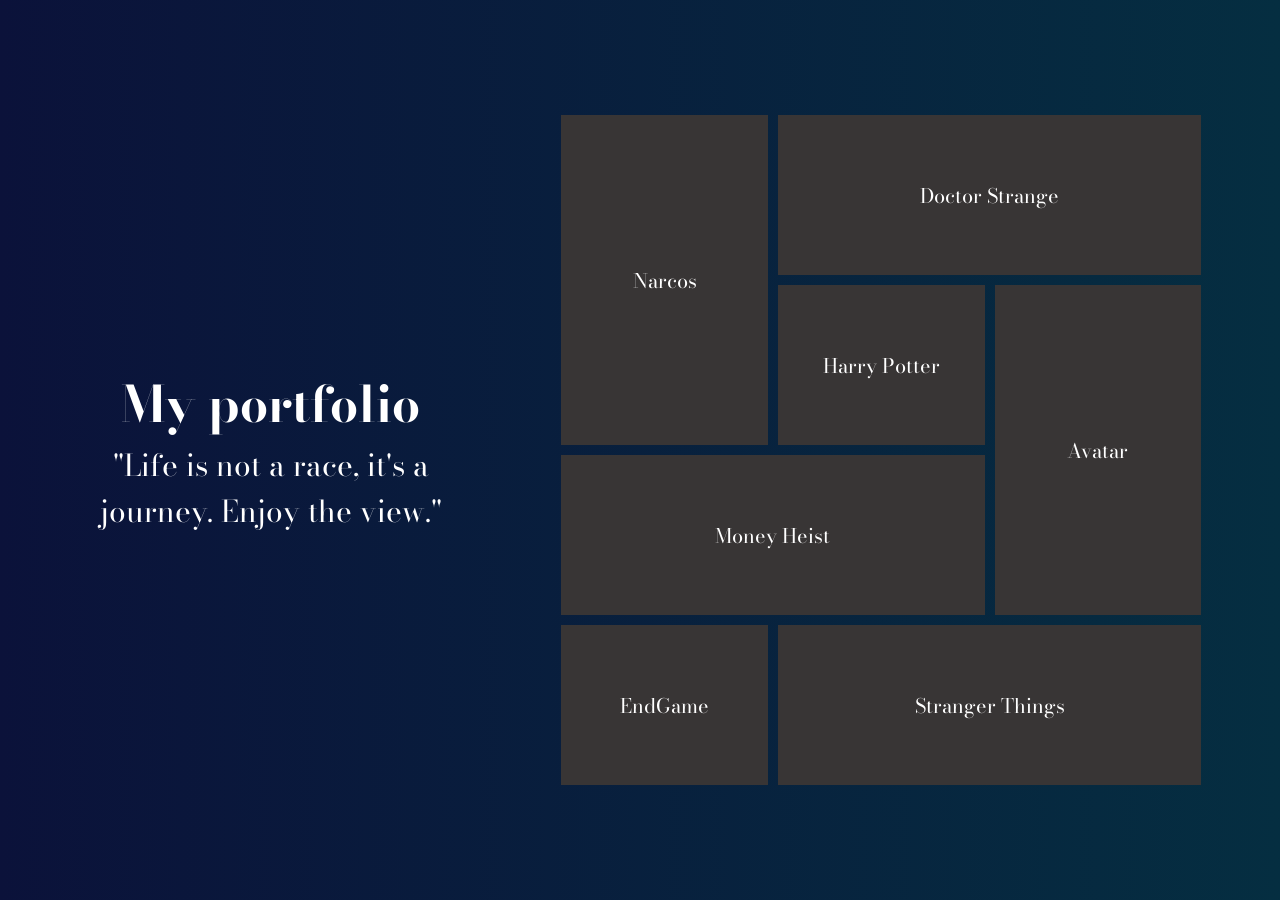
==== IG1.html @ caa430cc "Update IG1.html" ====
<!DOCTYPE html>
<html lang="en">
<head>
    <meta charset="UTF-8">
    <meta name="viewport" content="width=device-width, initial-scale=1.0">
    <title>Beautiful Transition Gallery</title>
    <link rel="stylesheet" href="IG1.css">
    <link rel="preconnect" href="https://fonts.googleapis.com">
    <link rel="preconnect" href="https://fonts.gstatic.com" crossorigin>
    <link href="https://fonts.googleapis.com/css2?family=Bodoni+Moda:ital,opsz,wght@0,6..96,400..900;1,6..96,400..900&family=Boldonse&family=Tektur:wght@400..900&display=swap" rel="stylesheet">

</head>
<body>
    <div class="container">
        <div class="leftt">
            <h2 class="heading" style="font-size: 50px;">
                My portfolio
            </h2>
            <p class="subh">
                "Life is not a race, it's a journey. Enjoy the view." 
            </p>
        </div>
        <div class="gallery">
            <div class="box row-2"  style="background-image: url(file:///E:/HTM%20Project%20Photos/Image%20Gallery%201/pablo-escobar-pictures-lfnhxwi2a60mgl2k.jpg);">Narcos</div>
            <div class="box col-2" id="box2" style="background-image: url(file:///E:/HTM%20Project%20Photos/Image%20Gallery%201/doctor-strange-red-blue-yluziune6fwhn1nr.jpg);">Doctor Strange</div>
            <div class="box"  style="background-image: url(file:///E:/HTM%20Project%20Photos/Image%20Gallery%201/jack-anstey-XVoyX7l9ocY-unsplash.jpg);">Harry Potter</div>
            <div class="box row-2"  style="background-image: url(file:///E:/HTM%20Project%20Photos/Image%20Gallery%201/tv-on-black-textured-wall-600nw-2235285273.webp);">Avatar</div>
            <div class="box col-2"  style="background-image: url(file:///E:/HTM%20Project%20Photos/Image%20Gallery%201/1080x1920-money-heist-poster-4x6xr186quiuobt1.jpg);">Money Heist</div>
            <div class="boxim" style=" background-image: url(file:///E:/HTM%20Project%20Photos/Image%20Gallery%201/maxresdefault.jpg);">EndGame</div>
            <div class="box col-2"  style="background-image: url(file:///E:/HTM%20Project%20Photos/Image%20Gallery%201/HD-wallpaper-stranger-things-season-2-resolution-tv-series-and-background-stranger-things-bike.jpg);">Stranger Things</div>
        </div>
    </div>
    
</body>
</html>
---- IG1.css ----
*{
    padding: 0;
    margin: 0;
    box-sizing: border-box;
}
body{
    font-family: "Bodoni Moda", serif;
}

.container{
display: flex;
justify-content: space-evenly;
align-items: center;
min-height: 100vh;
gap: 20px;
background: linear-gradient(to right, #0b123a,#052e41);
}

.leftt{
    flex-basis: 30%;
    color: white;
}

.heading{
    font-size: 30px;
    text-align: center;
}

.subh{
    font-size: 30px;
    text-align: center;

}

.gallery{
    flex-basis: 50%;
    display: grid;
    gap: 10px;
    grid-template-columns:repeat(3, 1fr) ;
    grid-auto-rows: 160px;
}

.box{
    background-size: cover;
    color: white;
    display: flex;
    justify-content: center;
    align-items: center;
    font-size: 20px;
    background-color: #383535;
    background-blend-mode: hard-light;
    transition: all 1s ease-in-out;
}
.box:hover{
background-color: #999;
background-position: center;
box-shadow: 0 0 4px white;
}   

.row-2{
    grid-row: span 2;
}

.col-2{
    grid-column: span 2;
}

.boxim{
    background-size: 200% 150%;
    background-repeat: no-repeat;
    color: white;
    display: flex;
    justify-content: center;
    align-items: center;
    font-size: 20px;
    background-color: #383535;
    background-blend-mode: hard-light;
    transition: all 1s ease-in-out;
}

.boxim:hover{
    background-color: #999;
    background-position: top center;
    box-shadow: 0 0 4px white;
}
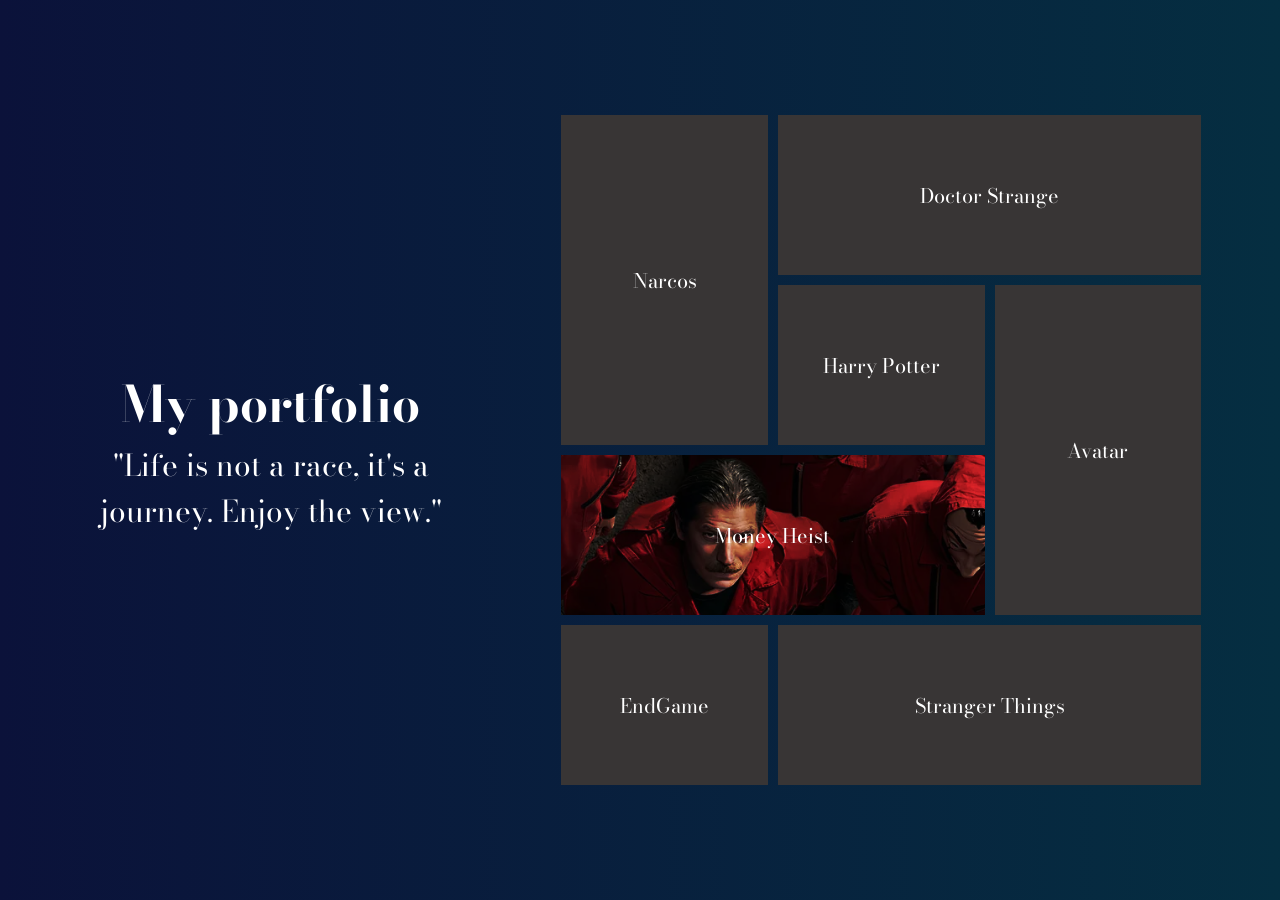
==== commit 9e92d4ab: "Update IG1.html" ====
--- a/IG1.html
+++ b/IG1.html
@@ -25,7 +25,7 @@
             <div class="box col-2" id="box2" style="background-image: url(file:///E:/HTM%20Project%20Photos/Image%20Gallery%201/doctor-strange-red-blue-yluziune6fwhn1nr.jpg);">Doctor Strange</div>
             <div class="box"  style="background-image: url(file:///E:/HTM%20Project%20Photos/Image%20Gallery%201/jack-anstey-XVoyX7l9ocY-unsplash.jpg);">Harry Potter</div>
             <div class="box row-2"  style="background-image: url(file:///E:/HTM%20Project%20Photos/Image%20Gallery%201/tv-on-black-textured-wall-600nw-2235285273.webp);">Avatar</div>
-            <div class="box col-2"  style="background-image: url(file:///E:/HTM%20Project%20Photos/Image%20Gallery%201/1080x1920-money-heist-poster-4x6xr186quiuobt1.jpg);">Money Heist</div>
+            <div class="box col-2"  style="background-image: url(1080x1920-money-heist-poster-4x6xr186quiuobt1.jpg);">Money Heist</div>
             <div class="boxim" style=" background-image: url(file:///E:/HTM%20Project%20Photos/Image%20Gallery%201/maxresdefault.jpg);">EndGame</div>
             <div class="box col-2"  style="background-image: url(file:///E:/HTM%20Project%20Photos/Image%20Gallery%201/HD-wallpaper-stranger-things-season-2-resolution-tv-series-and-background-stranger-things-bike.jpg);">Stranger Things</div>
         </div>
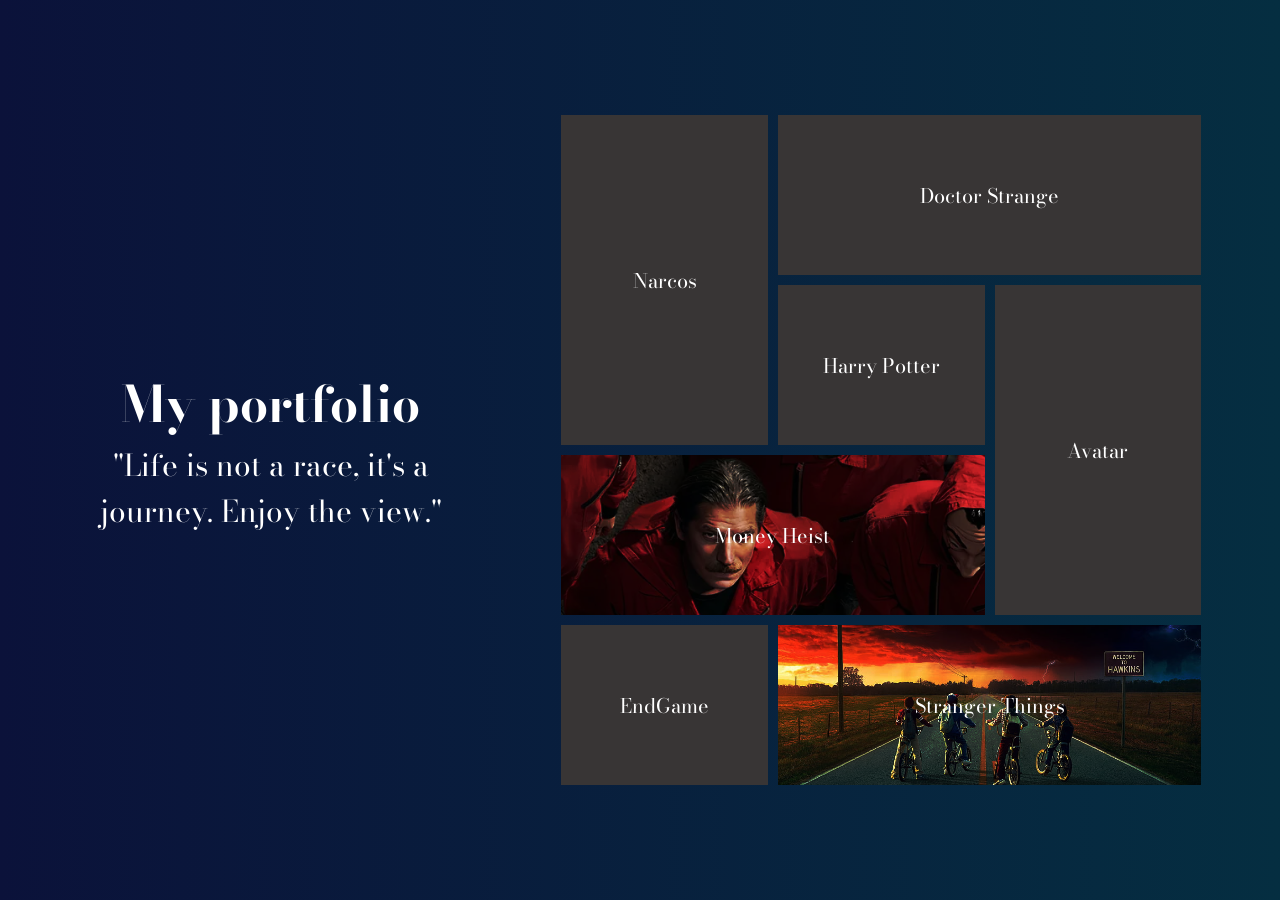
==== commit e266dbad: "Update IG1.html" ====
--- a/IG1.html
+++ b/IG1.html
@@ -27,7 +27,7 @@
             <div class="box row-2"  style="background-image: url(file:///E:/HTM%20Project%20Photos/Image%20Gallery%201/tv-on-black-textured-wall-600nw-2235285273.webp);">Avatar</div>
             <div class="box col-2"  style="background-image: url(1080x1920-money-heist-poster-4x6xr186quiuobt1.jpg);">Money Heist</div>
             <div class="boxim" style=" background-image: url(file:///E:/HTM%20Project%20Photos/Image%20Gallery%201/maxresdefault.jpg);">EndGame</div>
-            <div class="box col-2"  style="background-image: url(file:///E:/HTM%20Project%20Photos/Image%20Gallery%201/HD-wallpaper-stranger-things-season-2-resolution-tv-series-and-background-stranger-things-bike.jpg);">Stranger Things</div>
+            <div class="box col-2"  style="background-image: url(HD-wallpaper-stranger-things-season-2-resolution-tv-series-and-background-stranger-things-bike.jpg);">Stranger Things</div>
         </div>
     </div>
     
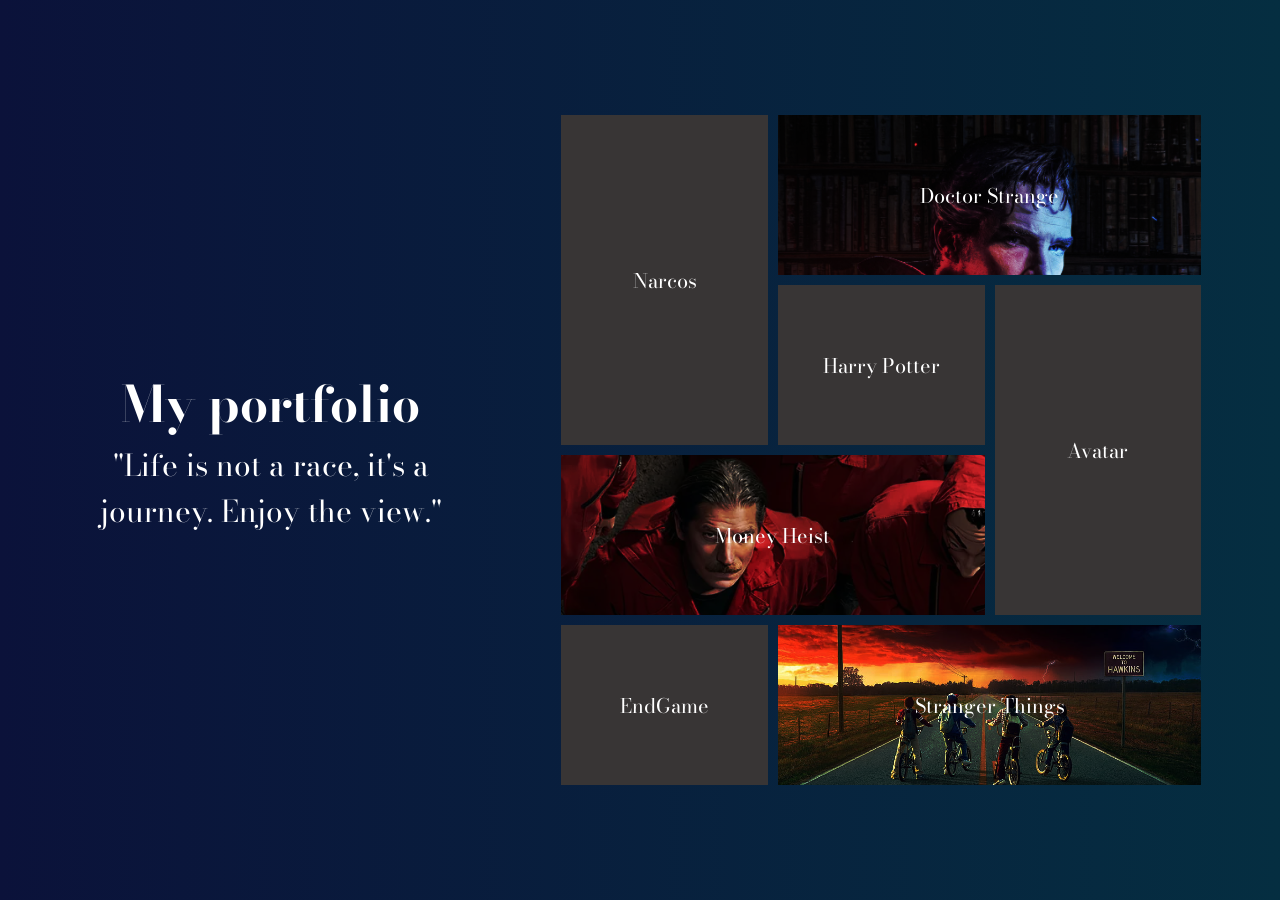
==== commit e9981cf1: "Update IG1.html" ====
--- a/IG1.html
+++ b/IG1.html
@@ -22,7 +22,7 @@
         </div>
         <div class="gallery">
             <div class="box row-2"  style="background-image: url(file:///E:/HTM%20Project%20Photos/Image%20Gallery%201/pablo-escobar-pictures-lfnhxwi2a60mgl2k.jpg);">Narcos</div>
-            <div class="box col-2" id="box2" style="background-image: url(file:///E:/HTM%20Project%20Photos/Image%20Gallery%201/doctor-strange-red-blue-yluziune6fwhn1nr.jpg);">Doctor Strange</div>
+            <div class="box col-2" id="box2" style="background-image: url(doctor-strange-red-blue-yluziune6fwhn1nr.jpg);">Doctor Strange</div>
             <div class="box"  style="background-image: url(file:///E:/HTM%20Project%20Photos/Image%20Gallery%201/jack-anstey-XVoyX7l9ocY-unsplash.jpg);">Harry Potter</div>
             <div class="box row-2"  style="background-image: url(file:///E:/HTM%20Project%20Photos/Image%20Gallery%201/tv-on-black-textured-wall-600nw-2235285273.webp);">Avatar</div>
             <div class="box col-2"  style="background-image: url(1080x1920-money-heist-poster-4x6xr186quiuobt1.jpg);">Money Heist</div>
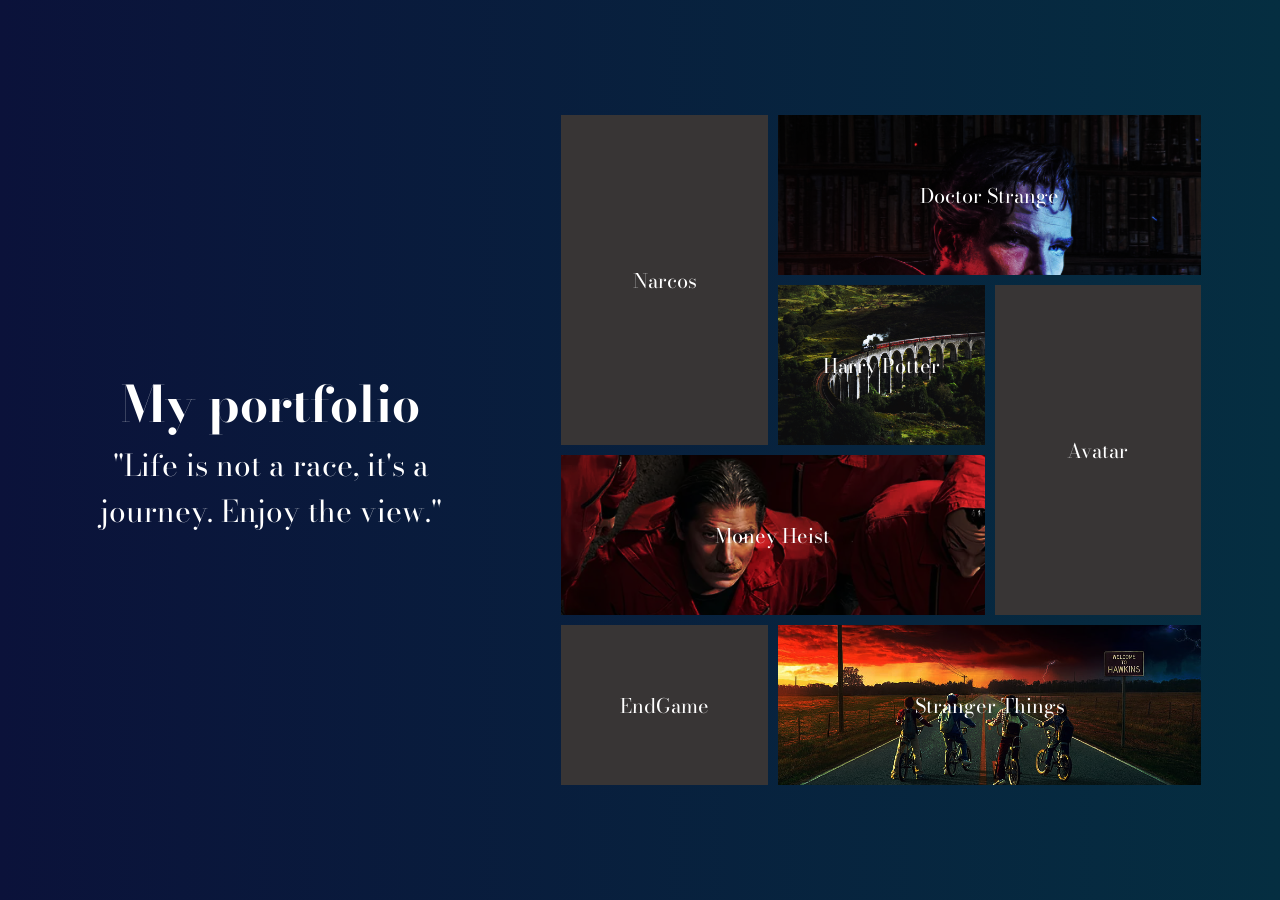
==== commit 6417d61c: "Update IG1.html" ====
--- a/IG1.html
+++ b/IG1.html
@@ -23,7 +23,7 @@
         <div class="gallery">
             <div class="box row-2"  style="background-image: url(file:///E:/HTM%20Project%20Photos/Image%20Gallery%201/pablo-escobar-pictures-lfnhxwi2a60mgl2k.jpg);">Narcos</div>
             <div class="box col-2" id="box2" style="background-image: url(doctor-strange-red-blue-yluziune6fwhn1nr.jpg);">Doctor Strange</div>
-            <div class="box"  style="background-image: url(file:///E:/HTM%20Project%20Photos/Image%20Gallery%201/jack-anstey-XVoyX7l9ocY-unsplash.jpg);">Harry Potter</div>
+            <div class="box"  style="background-image: url(jack-anstey-XVoyX7l9ocY-unsplash.jpg);">Harry Potter</div>
             <div class="box row-2"  style="background-image: url(file:///E:/HTM%20Project%20Photos/Image%20Gallery%201/tv-on-black-textured-wall-600nw-2235285273.webp);">Avatar</div>
             <div class="box col-2"  style="background-image: url(1080x1920-money-heist-poster-4x6xr186quiuobt1.jpg);">Money Heist</div>
             <div class="boxim" style=" background-image: url(file:///E:/HTM%20Project%20Photos/Image%20Gallery%201/maxresdefault.jpg);">EndGame</div>
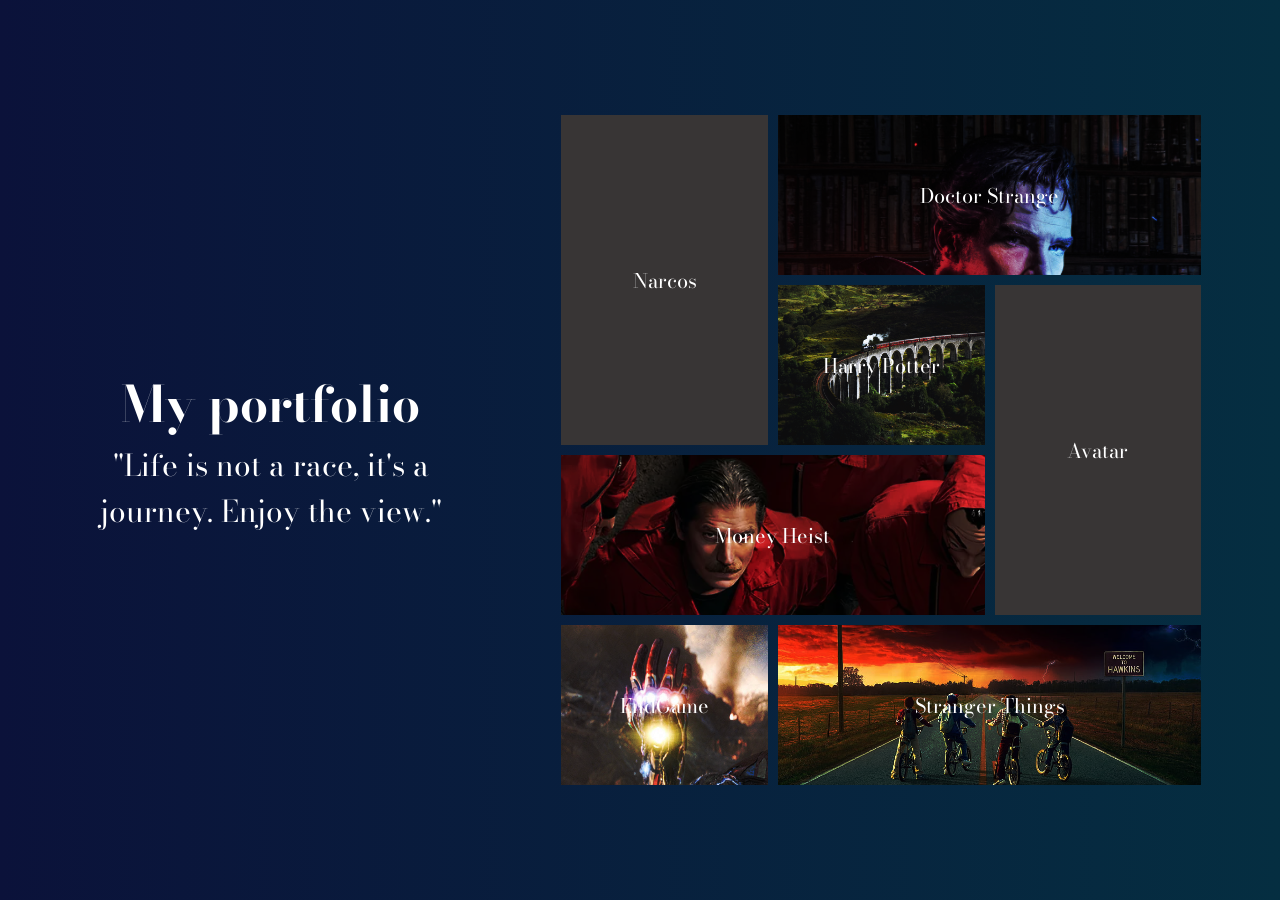
==== commit 35aa6c8d: "Update IG1.html" ====
--- a/IG1.html
+++ b/IG1.html
@@ -26,7 +26,7 @@
             <div class="box"  style="background-image: url(jack-anstey-XVoyX7l9ocY-unsplash.jpg);">Harry Potter</div>
             <div class="box row-2"  style="background-image: url(file:///E:/HTM%20Project%20Photos/Image%20Gallery%201/tv-on-black-textured-wall-600nw-2235285273.webp);">Avatar</div>
             <div class="box col-2"  style="background-image: url(1080x1920-money-heist-poster-4x6xr186quiuobt1.jpg);">Money Heist</div>
-            <div class="boxim" style=" background-image: url(file:///E:/HTM%20Project%20Photos/Image%20Gallery%201/maxresdefault.jpg);">EndGame</div>
+            <div class="boxim" style=" background-image: url(maxresdefault.jpg);">EndGame</div>
             <div class="box col-2"  style="background-image: url(HD-wallpaper-stranger-things-season-2-resolution-tv-series-and-background-stranger-things-bike.jpg);">Stranger Things</div>
         </div>
     </div>
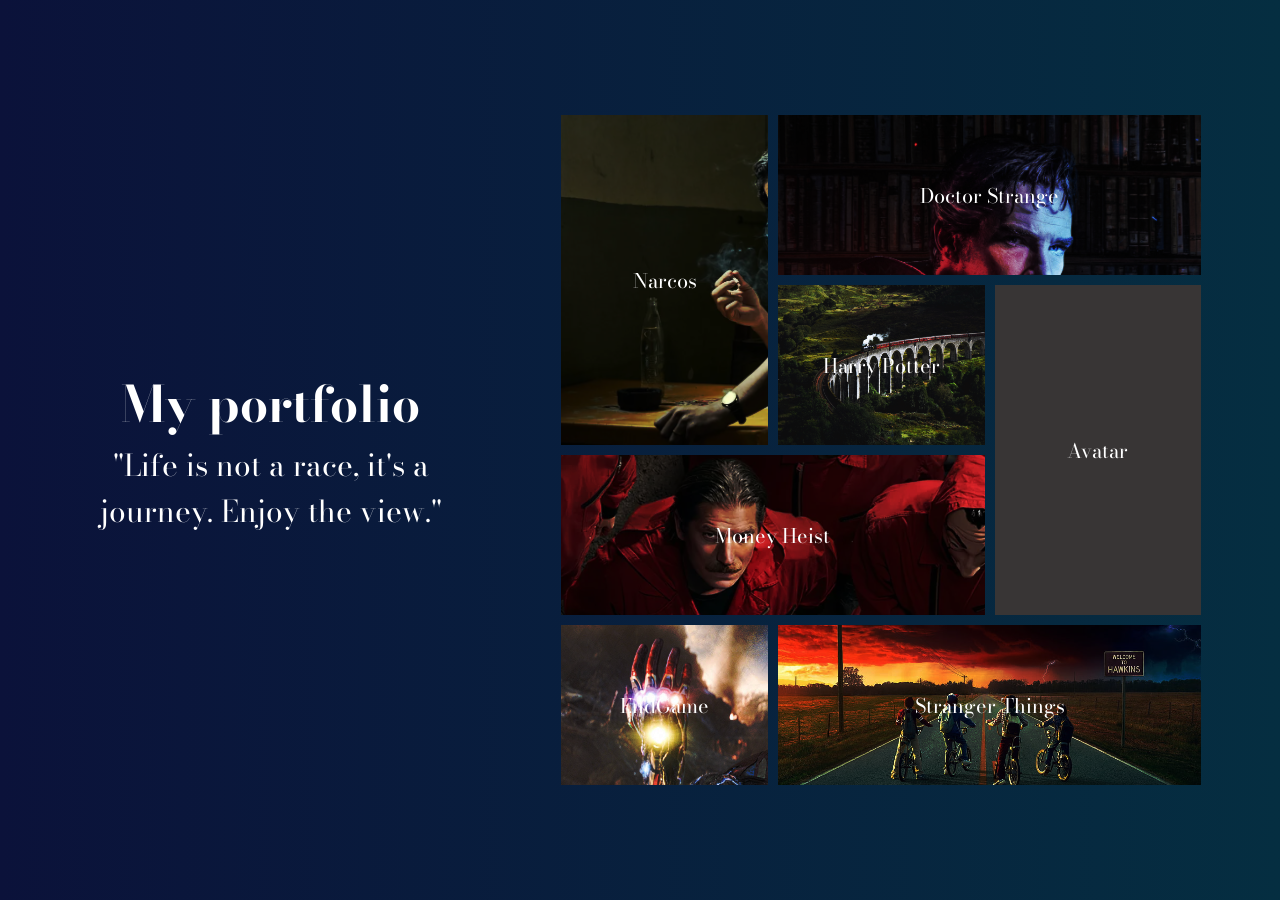
==== commit 73aeb13b: "Update IG1.html" ====
--- a/IG1.html
+++ b/IG1.html
@@ -21,7 +21,7 @@
             </p>
         </div>
         <div class="gallery">
-            <div class="box row-2"  style="background-image: url(file:///E:/HTM%20Project%20Photos/Image%20Gallery%201/pablo-escobar-pictures-lfnhxwi2a60mgl2k.jpg);">Narcos</div>
+            <div class="box row-2"  style="background-image: url(pablo-escobar-pictures-lfnhxwi2a60mgl2k.jpg);">Narcos</div>
             <div class="box col-2" id="box2" style="background-image: url(doctor-strange-red-blue-yluziune6fwhn1nr.jpg);">Doctor Strange</div>
             <div class="box"  style="background-image: url(jack-anstey-XVoyX7l9ocY-unsplash.jpg);">Harry Potter</div>
             <div class="box row-2"  style="background-image: url(file:///E:/HTM%20Project%20Photos/Image%20Gallery%201/tv-on-black-textured-wall-600nw-2235285273.webp);">Avatar</div>
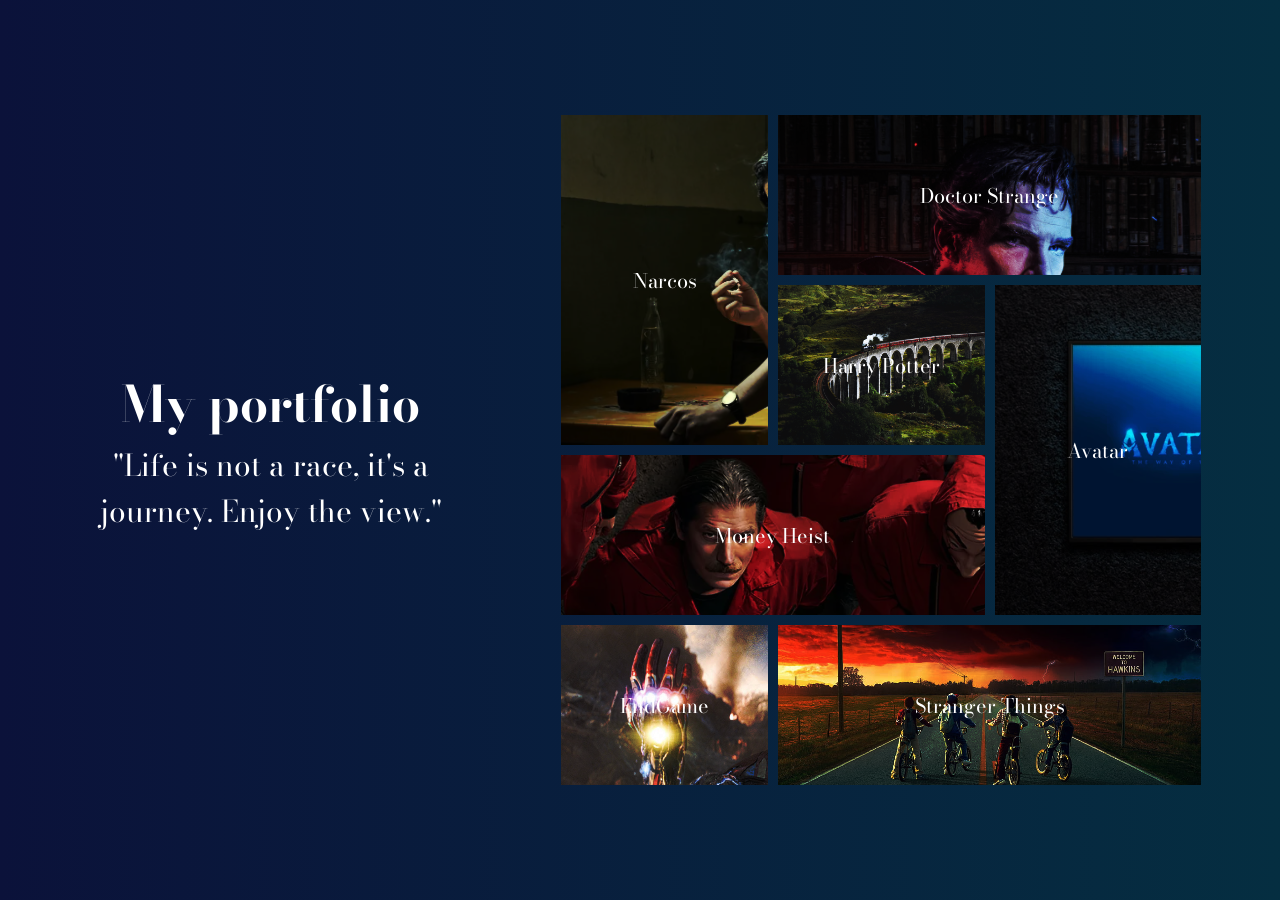
==== commit 5737da7a: "Update IG1.html" ====
--- a/IG1.html
+++ b/IG1.html
@@ -24,7 +24,7 @@
             <div class="box row-2"  style="background-image: url(pablo-escobar-pictures-lfnhxwi2a60mgl2k.jpg);">Narcos</div>
             <div class="box col-2" id="box2" style="background-image: url(doctor-strange-red-blue-yluziune6fwhn1nr.jpg);">Doctor Strange</div>
             <div class="box"  style="background-image: url(jack-anstey-XVoyX7l9ocY-unsplash.jpg);">Harry Potter</div>
-            <div class="box row-2"  style="background-image: url(file:///E:/HTM%20Project%20Photos/Image%20Gallery%201/tv-on-black-textured-wall-600nw-2235285273.webp);">Avatar</div>
+            <div class="box row-2"  style="background-image: url(tv-on-black-textured-wall-600nw-2235285273.webp);">Avatar</div>
             <div class="box col-2"  style="background-image: url(1080x1920-money-heist-poster-4x6xr186quiuobt1.jpg);">Money Heist</div>
             <div class="boxim" style=" background-image: url(maxresdefault.jpg);">EndGame</div>
             <div class="box col-2"  style="background-image: url(HD-wallpaper-stranger-things-season-2-resolution-tv-series-and-background-stranger-things-bike.jpg);">Stranger Things</div>
